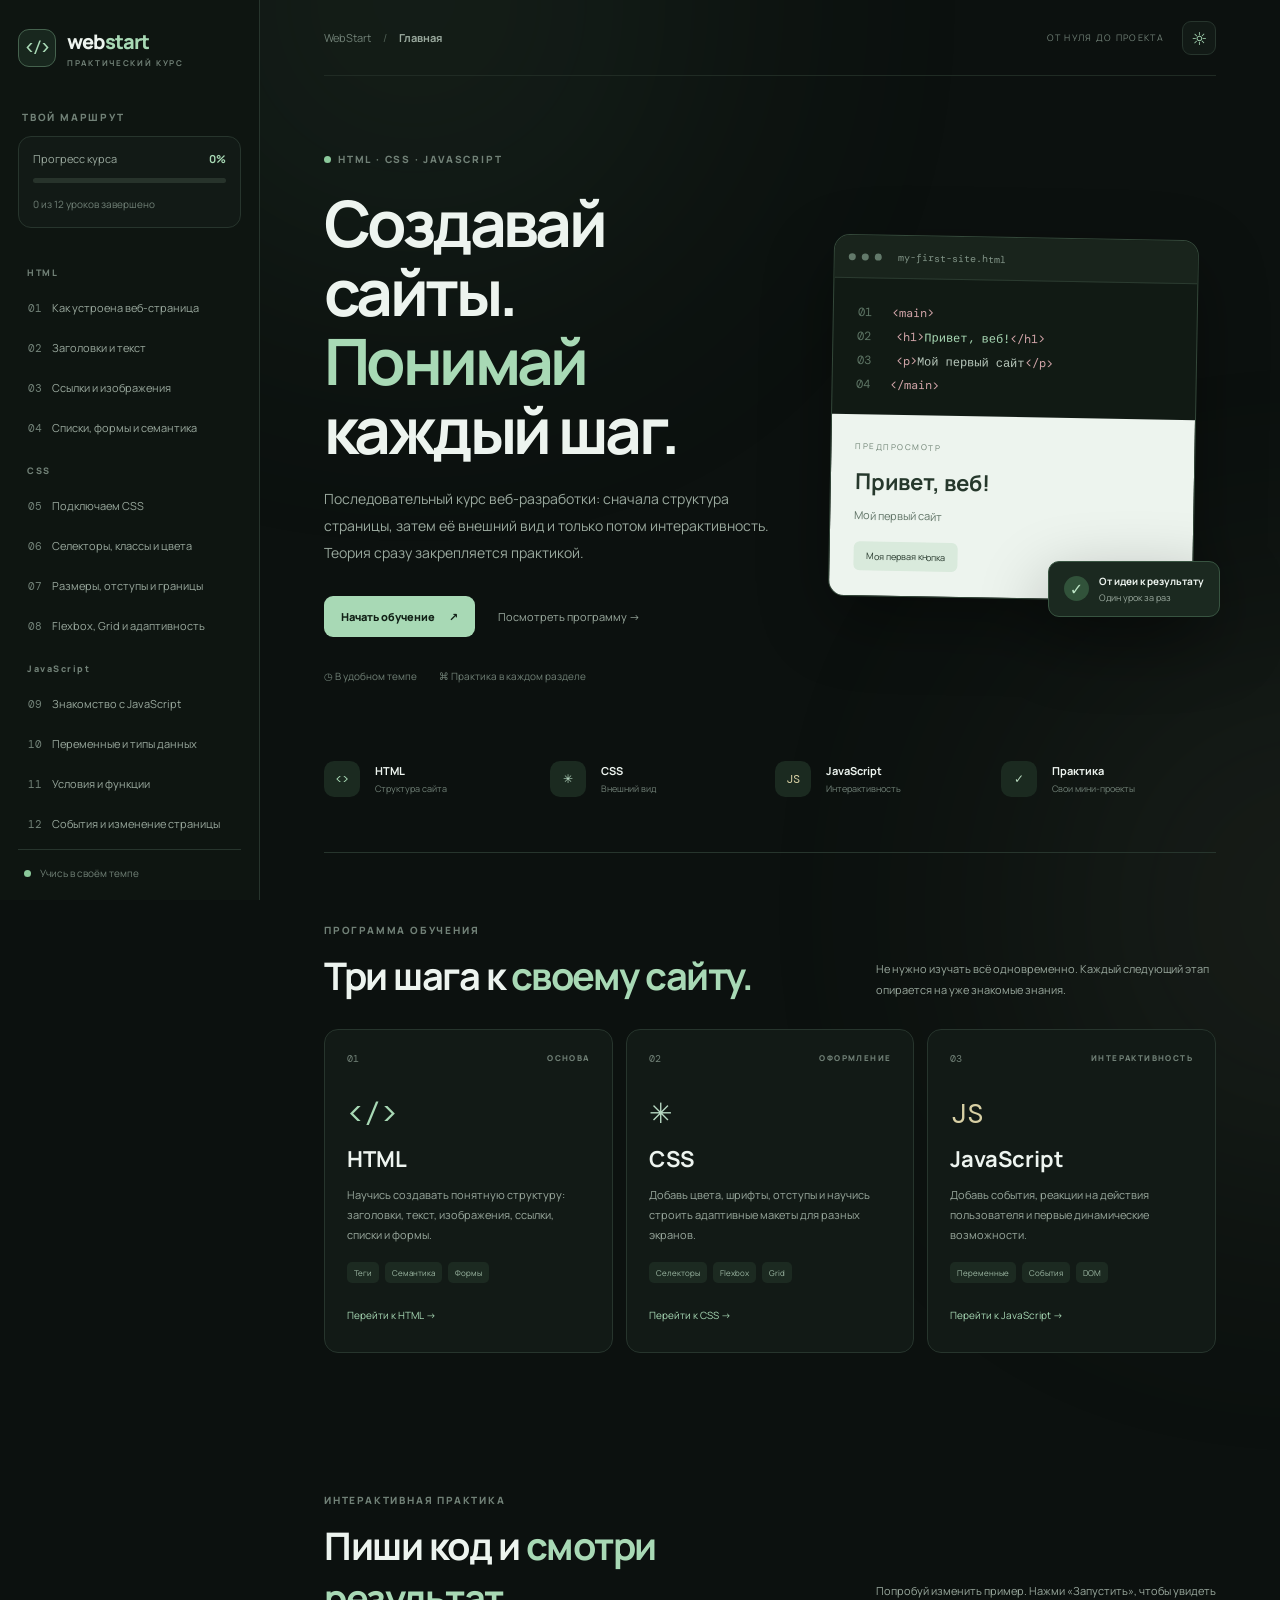
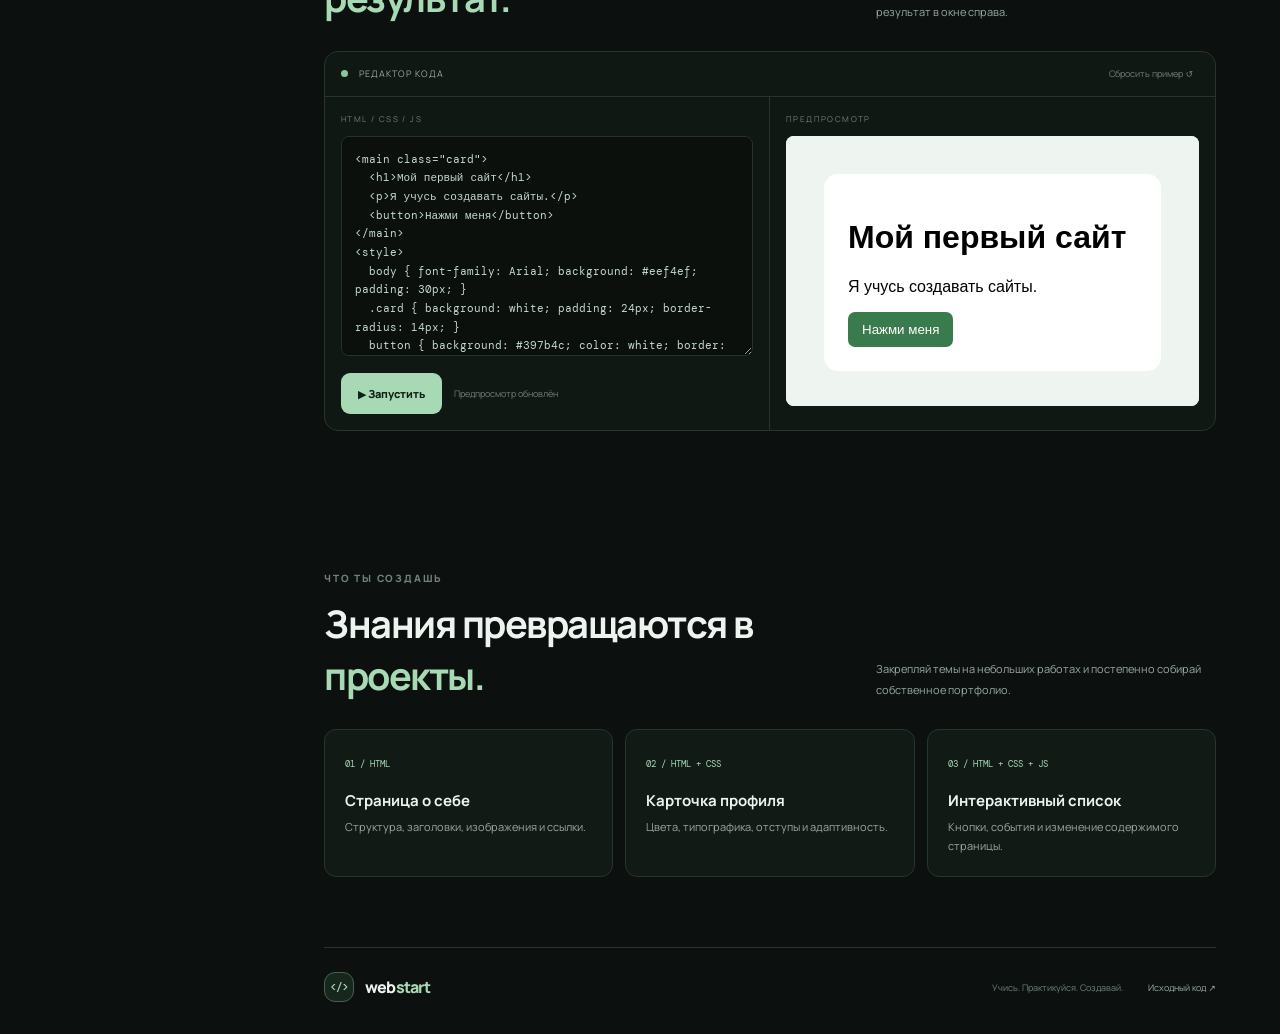
==== reference.html @ 25ffdc9f "Preserve existing HTML reference and visual builder" ====
<!doctype html>
<html lang="ru">
<head>
  <meta charset="UTF-8">
  <meta name="viewport" content="width=device-width, initial-scale=1">
  <meta name="theme-color" content="#101713">
  <meta name="description" content="Практический курс HTML, CSS и JavaScript: понятные уроки, задания, редактор кода и проекты.">
  <title>WebStart — HTML, CSS и JavaScript</title>
  <link rel="preconnect" href="https://fonts.googleapis.com">
  <link rel="preconnect" href="https://fonts.gstatic.com" crossorigin>
  <link href="https://fonts.googleapis.com/css2?family=DM+Mono:wght@400;500&family=Manrope:wght@400;500;600;700;800&display=swap" rel="stylesheet">
  <link rel="stylesheet" href="style.css">
  <script src="script.js" defer></script>
</head>
<body>
  <div class="ambient ambient-one"></div><div class="ambient ambient-two"></div>
  <div class="app">
    <aside class="sidebar" id="sidebar">
      <a class="brand" href="#home"><span class="brand-mark">&lt;/&gt;</span><span>web<span class="brand-accent">start</span><small>ПРАКТИЧЕСКИЙ КУРС</small></span></a>
      <div class="side-caption">ТВОЙ МАРШРУТ</div>
      <div class="progress-card">
        <div class="progress-top"><span>Прогресс курса</span><strong id="progress-value">0%</strong></div>
        <div class="progress-track"><span id="progress-fill"></span></div>
        <small id="progress-note">Начни с первого урока</small>
      </div>
      <nav class="lesson-nav" id="lesson-nav" aria-label="Уроки курса"></nav>
      <div class="sidebar-bottom"><span class="online-dot"></span> Учись в своём темпе</div>
    </aside>

    <main class="main">
      <header class="topbar">
        <button class="mobile-menu" id="menu-toggle" aria-label="Открыть меню">☰</button>
        <div class="breadcrumbs">WebStart <span>/</span> <b id="breadcrumb">Главная</b></div>
        <div class="top-actions"><span class="level-label">ОТ НУЛЯ ДО ПРОЕКТА</span><button class="theme-toggle" id="theme-toggle" aria-label="Переключить тему">☼</button></div>
      </header>

      <section class="welcome" id="home-view">
        <div class="welcome-copy">
          <div class="eyebrow"><span></span> HTML · CSS · JAVASCRIPT</div>
          <h1>Создавай сайты.<br><em>Понимай</em> каждый шаг.</h1>
          <p>Последовательный курс веб-разработки: сначала структура страницы, затем её внешний вид и только потом интерактивность. Теория сразу закрепляется практикой.</p>
          <div class="welcome-actions"><button class="btn btn-primary" id="start-button">Начать обучение <span>↗</span></button><a class="text-link" href="#roadmap">Посмотреть программу →</a></div>
          <div class="welcome-meta"><span>◷ В удобном темпе</span><span>⌘ Практика в каждом разделе</span></div>
        </div>
        <div class="preview-art">
          <div class="browser-window">
            <div class="browser-bar"><i></i><i></i><i></i><span>my-first-site.html</span></div>
            <div class="browser-code"><div><b>01</b> <span class="pink">&lt;main&gt;</span></div><div><b>02</b>　<span class="pink">&lt;h1&gt;</span><span class="mint">Привет, веб!</span><span class="pink">&lt;/h1&gt;</span></div><div><b>03</b>　<span class="pink">&lt;p&gt;</span>Мой первый сайт<span class="pink">&lt;/p&gt;</span></div><div><b>04</b> <span class="pink">&lt;/main&gt;</span></div></div>
            <div class="browser-result"><span class="result-label">ПРЕДПРОСМОТР</span><h2>Привет, веб!</h2><p>Мой первый сайт</p><span class="result-button">Моя первая кнопка</span></div>
          </div>
          <div class="floating-note"><span>✓</span><div><b>От идеи к результату</b><small>Один урок за раз</small></div></div>
        </div>
      </section>

      <section class="stats">
        <div><span class="stat-icon html-icon">&lt;&gt;</span><strong>HTML</strong><small>Структура сайта</small></div>
        <div><span class="stat-icon css-icon">✳</span><strong>CSS</strong><small>Внешний вид</small></div>
        <div><span class="stat-icon js-icon">JS</span><strong>JavaScript</strong><small>Интерактивность</small></div>
        <div><span class="stat-icon practice-icon">✓</span><strong>Практика</strong><small>Свои мини-проекты</small></div>
      </section>

      <section class="roadmap section" id="roadmap">
        <div class="section-heading"><div><div class="eyebrow">ПРОГРАММА ОБУЧЕНИЯ</div><h2>Три шага к <em>своему сайту.</em></h2></div><p>Не нужно изучать всё одновременно. Каждый следующий этап опирается на уже знакомые знания.</p></div>
        <div class="path-grid">
          <article class="path-card path-html"><div class="path-top"><span>01</span><b>ОСНОВА</b></div><div class="path-symbol">&lt;/&gt;</div><h3>HTML</h3><p>Научись создавать понятную структуру: заголовки, текст, изображения, ссылки, списки и формы.</p><div class="path-tags"><span>Теги</span><span>Семантика</span><span>Формы</span></div><button data-first="0">Перейти к HTML →</button></article>
          <article class="path-card path-css"><div class="path-top"><span>02</span><b>ОФОРМЛЕНИЕ</b></div><div class="path-symbol">✳</div><h3>CSS</h3><p>Добавь цвета, шрифты, отступы и научись строить адаптивные макеты для разных экранов.</p><div class="path-tags"><span>Селекторы</span><span>Flexbox</span><span>Grid</span></div><button data-first="4">Перейти к CSS →</button></article>
          <article class="path-card path-js"><div class="path-top"><span>03</span><b>ИНТЕРАКТИВНОСТЬ</b></div><div class="path-symbol">JS</div><h3>JavaScript</h3><p>Добавь события, реакции на действия пользователя и первые динамические возможности.</p><div class="path-tags"><span>Переменные</span><span>События</span><span>DOM</span></div><button data-first="8">Перейти к JavaScript →</button></article>
        </div>
      </section>

      <section class="workspace section" id="practice">
        <div class="section-heading"><div><div class="eyebrow">ИНТЕРАКТИВНАЯ ПРАКТИКА</div><h2>Пиши код и <em>смотри результат.</em></h2></div><p>Попробуй изменить пример. Нажми «Запустить», чтобы увидеть результат в окне справа.</p></div>
        <div class="editor">
          <div class="editor-head"><div><span class="editor-dot"></span> РЕДАКТОР КОДА</div><button id="reset-code">Сбросить пример ↺</button></div>
          <div class="editor-grid"><div class="code-side"><label for="code-input">HTML / CSS / JS</label><textarea id="code-input" spellcheck="false" aria-label="Редактор HTML кода"></textarea><div class="editor-actions"><button class="btn btn-primary" id="run-code">▶ Запустить</button><span id="run-status">Готов к запуску</span></div></div><div class="output-side"><div class="output-label">ПРЕДПРОСМОТР</div><iframe id="preview-frame" title="Предпросмотр результата" sandbox="allow-scripts"></iframe></div></div>
        </div>
      </section>

      <section class="section projects">
        <div class="section-heading"><div><div class="eyebrow">ЧТО ТЫ СОЗДАШЬ</div><h2>Знания превращаются в <em>проекты.</em></h2></div><p>Закрепляй темы на небольших работах и постепенно собирай собственное портфолио.</p></div>
        <div class="project-grid"><article><span>01 / HTML</span><h3>Страница о себе</h3><p>Структура, заголовки, изображения и ссылки.</p></article><article><span>02 / HTML + CSS</span><h3>Карточка профиля</h3><p>Цвета, типографика, отступы и адаптивность.</p></article><article><span>03 / HTML + CSS + JS</span><h3>Интерактивный список</h3><p>Кнопки, события и изменение содержимого страницы.</p></article></div>
      </section>
      <footer><a class="brand footer-brand" href="#home"><span class="brand-mark">&lt;/&gt;</span><span>web<span class="brand-accent">start</span></span></a><span>Учись. Практикуйся. Создавай.</span><a href="https://github.com/Harvus-son/stadyhtml">Исходный код ↗</a></footer>
    </main>
  </div>
  <div class="lesson-overlay" id="lesson-overlay" aria-hidden="true"><div class="lesson-panel"><button class="close-lesson" id="close-lesson" aria-label="Закрыть урок">×</button><div id="lesson-content"></div></div></div>
</body>
</html>
---- style.css ----
:root{color-scheme:dark;--bg:#0c110f;--panel:#121a16;--panel2:#17211b;--line:#27352d;--text:#edf4ef;--muted:#9aa99e;--soft:#718177;--accent:#a8d9b5;--accent-strong:#83c99a;--html:#d6e8dd;--css:#b8d9c3;--js:#d8d0a4;--shadow:0 24px 70px #0005}*{box-sizing:border-box}html{scroll-behavior:smooth}body{margin:0;background:var(--bg);color:var(--text);font-family:Manrope,system-ui,sans-serif;overflow-x:hidden}button,a{font:inherit}button{cursor:pointer}.ambient{position:fixed;width:520px;height:520px;border-radius:50%;filter:blur(150px);opacity:.12;pointer-events:none;z-index:-1}.ambient-one{background:#6cae7e;top:-260px;left:12%}.ambient-two{background:#8c9d79;right:-300px;top:650px}.app{display:grid;grid-template-columns:260px minmax(0,1fr);min-height:100vh}.sidebar{position:sticky;top:0;height:100vh;padding:28px 18px 20px;background:#0e1511;border-right:1px solid var(--line);display:flex;flex-direction:column;z-index:5}.brand{display:flex;align-items:center;gap:11px;color:var(--text);text-decoration:none;font-size:20px;font-weight:800;letter-spacing:-.8px}.brand-mark{width:38px;height:38px;border:1px solid #45624e;background:#18271e;color:var(--accent);border-radius:11px;display:grid;place-items:center;font:500 15px 'DM Mono',monospace}.brand-accent{color:var(--accent)}.brand small{display:block;font-size:8px;letter-spacing:1.7px;color:var(--soft);font-weight:700;margin-top:2px}.side-caption,.eyebrow{font-size:10px;letter-spacing:1.8px;font-weight:800;color:var(--soft)}.side-caption{margin:42px 0 12px 4px}.progress-card{background:var(--panel);border:1px solid var(--line);padding:14px;border-radius:13px}.progress-top{display:flex;justify-content:space-between;font-size:11px;color:var(--muted)}.progress-top strong{color:var(--accent)}.progress-track{height:5px;background:#27332b;border-radius:8px;margin:12px 0 8px;overflow:hidden}.progress-track span{display:block;height:100%;width:0;background:var(--accent-strong);border-radius:8px;transition:width .3s}.progress-card small{font-size:10px;color:var(--soft)}.lesson-nav{display:grid;gap:5px;margin-top:24px;overflow:auto}.nav-group{font-size:9px;letter-spacing:1.5px;color:var(--soft);padding:14px 9px 6px;font-weight:800}.lesson-link{display:flex;align-items:center;gap:10px;width:100%;text-align:left;border:0;background:transparent;color:var(--muted);padding:10px;border-radius:9px;font-size:11px}.lesson-link:hover,.lesson-link.active{background:#1a2920;color:var(--text)}.lesson-link .lesson-number{font:11px 'DM Mono',monospace;color:var(--soft)}.lesson-link.done .lesson-number{color:var(--accent)}.sidebar-bottom{margin-top:auto;padding:16px 6px 0;color:var(--soft);font-size:10px;border-top:1px solid var(--line)}.online-dot,.eyebrow span{display:inline-block;width:7px;height:7px;background:#8bc99b;border-radius:50%;margin-right:7px}.main{min-width:0;max-width:1500px;width:100%;margin:auto;padding:0 clamp(25px,5vw,76px)}.topbar{height:76px;border-bottom:1px solid #202b24;display:flex;align-items:center;justify-content:space-between}.breadcrumbs{font-size:11px;color:var(--soft)}.breadcrumbs span{padding:0 10px;color:#506055}.breadcrumbs b{color:var(--muted)}.top-actions{display:flex;align-items:center;gap:18px}.level-label{font-size:9px;letter-spacing:1.3px;color:var(--soft)}.theme-toggle,.mobile-menu{width:34px;height:34px;border:1px solid var(--line);border-radius:9px;background:var(--panel);color:var(--accent);font-size:18px}.mobile-menu{display:none}.welcome{display:grid;grid-template-columns:1.05fr .95fr;gap:40px;align-items:center;padding:76px 0 58px;min-height:500px}.eyebrow{display:flex;align-items:center}.welcome h1{font-size:clamp(42px,5vw,68px);line-height:1.08;letter-spacing:-3.6px;margin:22px 0}.welcome h1 em,.section-heading h2 em{font-style:normal;color:var(--accent)}.welcome-copy>p,.section-heading>p{color:var(--muted);font-size:14px;line-height:1.9;max-width:540px}.welcome-actions{display:flex;align-items:center;gap:23px;margin-top:30px}.btn{border:0;border-radius:9px;padding:13px 17px;font-size:11px;font-weight:800}.btn-primary{background:var(--accent);color:#112016}.btn-primary:hover{background:#c1e6ca;transform:translateY(-1px)}.btn span{margin-left:12px}.text-link{font-size:11px;color:var(--muted);text-decoration:none}.text-link:hover{color:var(--accent)}.welcome-meta{display:flex;gap:22px;margin-top:32px;color:var(--soft);font-size:10px}.preview-art{position:relative;padding:20px}.browser-window{border:1px solid #34483a;background:#111a14;border-radius:16px;overflow:hidden;box-shadow:var(--shadow);transform:rotate(1deg)}.browser-bar{height:43px;background:#19241c;border-bottom:1px solid #2b3b30;display:flex;align-items:center;gap:6px;padding:0 14px}.browser-bar i{width:7px;height:7px;border-radius:50%;background:#62796a}.browser-bar span{margin-left:10px;color:#819487;font:10px 'DM Mono',monospace}.browser-code{padding:22px 24px 18px;font:12px/2 'DM Mono',monospace;color:#b9c9bd}.browser-code b{color:#5d7464;font-weight:400;margin-right:13px}.pink{color:#d2a5a9}.mint{color:#a9d9b5}.browser-result{background:#edf4ee;color:#26382c;padding:18px 24px 25px}.result-label{font-size:8px;letter-spacing:1.5px;color:#6d8172}.browser-result h2{font-size:22px;margin:12px 0 5px}.browser-result p{font-size:11px;color:#607366}.result-button{display:inline-block;background:#d9eadc;padding:8px 12px;border-radius:6px;font-size:9px;margin-top:8px}.floating-note{position:absolute;right:-4px;bottom:2px;display:flex;gap:10px;align-items:center;padding:12px 15px;background:#1b2920;border:1px solid #385441;border-radius:11px;box-shadow:var(--shadow)}.floating-note>span{display:grid;place-items:center;width:25px;height:25px;background:#31523a;color:#bde5c6;border-radius:50%}.floating-note b,.floating-note small{display:block}.floating-note b{font-size:10px}.floating-note small{font-size:9px;color:var(--muted);margin-top:3px}.stats{display:grid;grid-template-columns:repeat(4,1fr);gap:10px;padding:20px 0 55px;border-bottom:1px solid var(--line)}.stats>div{display:grid;grid-template-columns:40px 1fr;grid-template-rows:1fr 1fr;column-gap:11px;align-items:center}.stat-icon{grid-row:span 2;width:36px;height:36px;display:grid;place-items:center;border-radius:10px;background:#1b2a20;color:var(--accent);font:12px 'DM Mono',monospace}.css-icon{color:#b8d9c3}.js-icon{color:#d8d0a4}.practice-icon{color:#b7d8bd}.stats strong{font-size:11px}.stats small{font-size:9px;color:var(--soft)}.section{padding:70px 0}.section-heading{display:flex;justify-content:space-between;align-items:end;gap:35px;margin-bottom:28px}.section-heading h2{font-size:clamp(27px,3vw,38px);letter-spacing:-1.5px;margin:12px 0 0}.section-heading>p{max-width:340px;font-size:11px;margin:0}.path-grid{display:grid;grid-template-columns:repeat(3,1fr);gap:13px}.path-card{background:var(--panel);border:1px solid var(--line);border-radius:14px;padding:22px;transition:.2s}.path-card:hover{transform:translateY(-4px);border-color:#4c6954}.path-top{display:flex;justify-content:space-between;color:var(--soft);font:10px 'DM Mono',monospace}.path-top b{font:800 8px Manrope,sans-serif;letter-spacing:1.4px}.path-symbol{margin-top:30px;font:28px 'DM Mono',monospace;color:var(--accent)}.path-css .path-symbol{color:#b8d9c3}.path-js .path-symbol{color:#d8d0a4}.path-card h3{font-size:22px;margin:12px 0 7px}.path-card p,.project-grid p{font-size:11px;line-height:1.8;color:var(--muted);min-height:58px}.path-tags{display:flex;flex-wrap:wrap;gap:6px;margin:17px 0}.path-tags span{background:#1c2a21;color:#9db8a4;border-radius:5px;padding:5px 7px;font-size:8px}.path-card button{border:0;background:transparent;color:var(--accent);font-size:10px;padding:8px 0}.editor{background:#101813;border:1px solid var(--line);border-radius:14px;overflow:hidden}.editor-head{height:45px;padding:0 16px;display:flex;align-items:center;justify-content:space-between;border-bottom:1px solid var(--line);font-size:9px;letter-spacing:1px;color:var(--muted)}.editor-dot{display:inline-block;width:7px;height:7px;background:var(--accent-strong);border-radius:50%;margin-right:8px}.editor-head button{background:transparent;border:0;color:var(--soft);font-size:9px}.editor-grid{display:grid;grid-template-columns:1fr 1fr;min-height:330px}.code-side,.output-side{padding:16px;min-width:0}.code-side{border-right:1px solid var(--line)}.code-side label,.output-label{display:block;color:var(--soft);font-size:8px;letter-spacing:1.4px;margin-bottom:12px}.code-side textarea{width:100%;height:220px;resize:vertical;background:#0b100d;border:1px solid #25342a;border-radius:8px;color:#c4d9ca;padding:13px;font:11px/1.7 'DM Mono',monospace;outline:none}.code-side textarea:focus{border-color:#648c6c}.editor-actions{display:flex;align-items:center;gap:12px;margin-top:12px}.editor-actions span{font-size:9px;color:var(--soft)}.output-side iframe{width:100%;height:270px;background:#fff;border:0;border-radius:8px}.project-grid{display:grid;grid-template-columns:repeat(3,1fr);gap:12px}.project-grid article{padding:20px;background:var(--panel);border:1px solid var(--line);border-radius:12px}.project-grid article>span{font:9px 'DM Mono',monospace;color:var(--accent)}.project-grid h3{font-size:15px;margin:18px 0 6px}.project-grid p{min-height:0;margin:0}footer{display:flex;align-items:center;gap:25px;padding:24px 0 32px;border-top:1px solid var(--line);color:var(--soft);font-size:9px}.footer-brand{font-size:16px;margin-right:auto}.footer-brand .brand-mark{width:30px;height:30px;font-size:11px}footer>a:last-child{color:var(--muted);text-decoration:none}.lesson-overlay{position:fixed;inset:0;background:#050906c9;z-index:20;display:none;align-items:center;justify-content:center;padding:20px}.lesson-overlay.open{display:flex}.lesson-panel{position:relative;width:min(760px,100%);max-height:90vh;overflow:auto;background:#121b15;border:1px solid #3a5140;border-radius:17px;padding:32px;box-shadow:var(--shadow)}.close-lesson{position:absolute;right:17px;top:12px;border:0;background:transparent;color:var(--muted);font-size:26px}.lesson-kicker{color:var(--accent);font-size:9px;letter-spacing:1.6px;font-weight:800}.lesson-panel h2{font-size:30px;margin:12px 0}.lesson-panel p,.lesson-panel li{font-size:12px;line-height:1.85;color:var(--muted)}.lesson-panel pre{white-space:pre-wrap;background:#0a100c;border:1px solid var(--line);border-radius:9px;padding:16px;color:#c2ddc9;font:11px/1.8 'DM Mono',monospace;overflow:auto}.lesson-task{background:#1a2a20;border:1px solid #385441;border-radius:10px;padding:15px;margin:18px 0}.lesson-task b{font-size:11px;color:#c2e3ca}.lesson-task p{margin-bottom:0}.lesson-actions{display:flex;justify-content:space-between;align-items:center;gap:12px;margin-top:22px}.lesson-actions button{border:1px solid #405c47;background:#1d3023;color:var(--accent);border-radius:8px;padding:10px 13px;font-size:10px}.lesson-actions button:disabled{opacity:.35;cursor:not-allowed}.lesson-actions .complete-button{background:var(--accent);color:#142219;border:0;font-weight:800}.lesson-done{color:var(--accent);font-size:10px}@media(max-width:1050px){.app{grid-template-columns:225px minmax(0,1fr)}.main{padding:0 28px}.welcome{grid-template-columns:1fr  .85fr;gap:15px}.welcome h1{font-size:48px}.path-card{padding:17px}}@media(max-width:780px){.app{display:block}.sidebar{position:fixed;left:-270px;width:260px;transition:left .25s;box-shadow:var(--shadow)}.sidebar.open{left:0}.mobile-menu{display:block}.topbar{gap:12px}.breadcrumbs{margin-right:auto}.main{padding:0 22px}.welcome{grid-template-columns:1fr;padding:55px 0 35px}.preview-art{max-width:500px;margin:0 auto;width:100%}.stats{grid-template-columns:1fr 1fr;row-gap:22px}.path-grid{grid-template-columns:1fr}.path-card p{min-height:0}.section-heading{display:block}.section-heading>p{margin-top:14px}.project-grid{grid-template-columns:1fr}.editor-grid{grid-template-columns:1fr}.code-side{border-right:0;border-bottom:1px solid var(--line)}.level-label{display:none}}@media(max-width:480px){.main{padding:0 16px}.welcome h1{font-size:42px;letter-spacing:-2px}.welcome-meta{flex-direction:column;gap:8px}.welcome-actions{align-items:flex-start;flex-direction:column;gap:14px}.preview-art{padding:8px 0 25px}.floating-note{right:-4px}.stats{gap:17px 8px}.stats>div{grid-template-columns:33px 1fr}.stat-icon{width:30px;height:30px}.section{padding:50px 0}.lesson-panel{padding:25px 18px}.lesson-panel h2{font-size:24px}footer{flex-wrap:wrap;gap:12px}footer span{order:3;width:100%}}body.light{color-scheme:light;--bg:#f1f5f1;--panel:#fff;--panel2:#edf3ee;--line:#d8e2da;--text:#1c2a20;--muted:#596b5e;--soft:#78887c;--accent:#397b4c;--accent-strong:#4c9961;--shadow:0 20px 60px #263b2b1a}body.light .sidebar{background:#e8efe9}body.light .progress-track{background:#d9e4db}body.light .lesson-link:hover,body.light .lesson-link.active{background:#dce9df}body.light .browser-window{box-shadow:0 15px 45px #253a2b22}body.light .browser-bar{background:#e2ece4}body.light .browser-code{background:#f8fbf8}body.light .editor,body.light .path-card,body.light .project-grid article{background:#fff}body.light .code-side textarea,body.light .lesson-panel pre{background:#f4f8f4;color:#263a2b}body.light .lesson-panel{background:#fff}body.light .lesson-task{background:#edf6ef}body.light .editor-head{background:#f6faf6}body.light .output-side{background:#f7faf7}
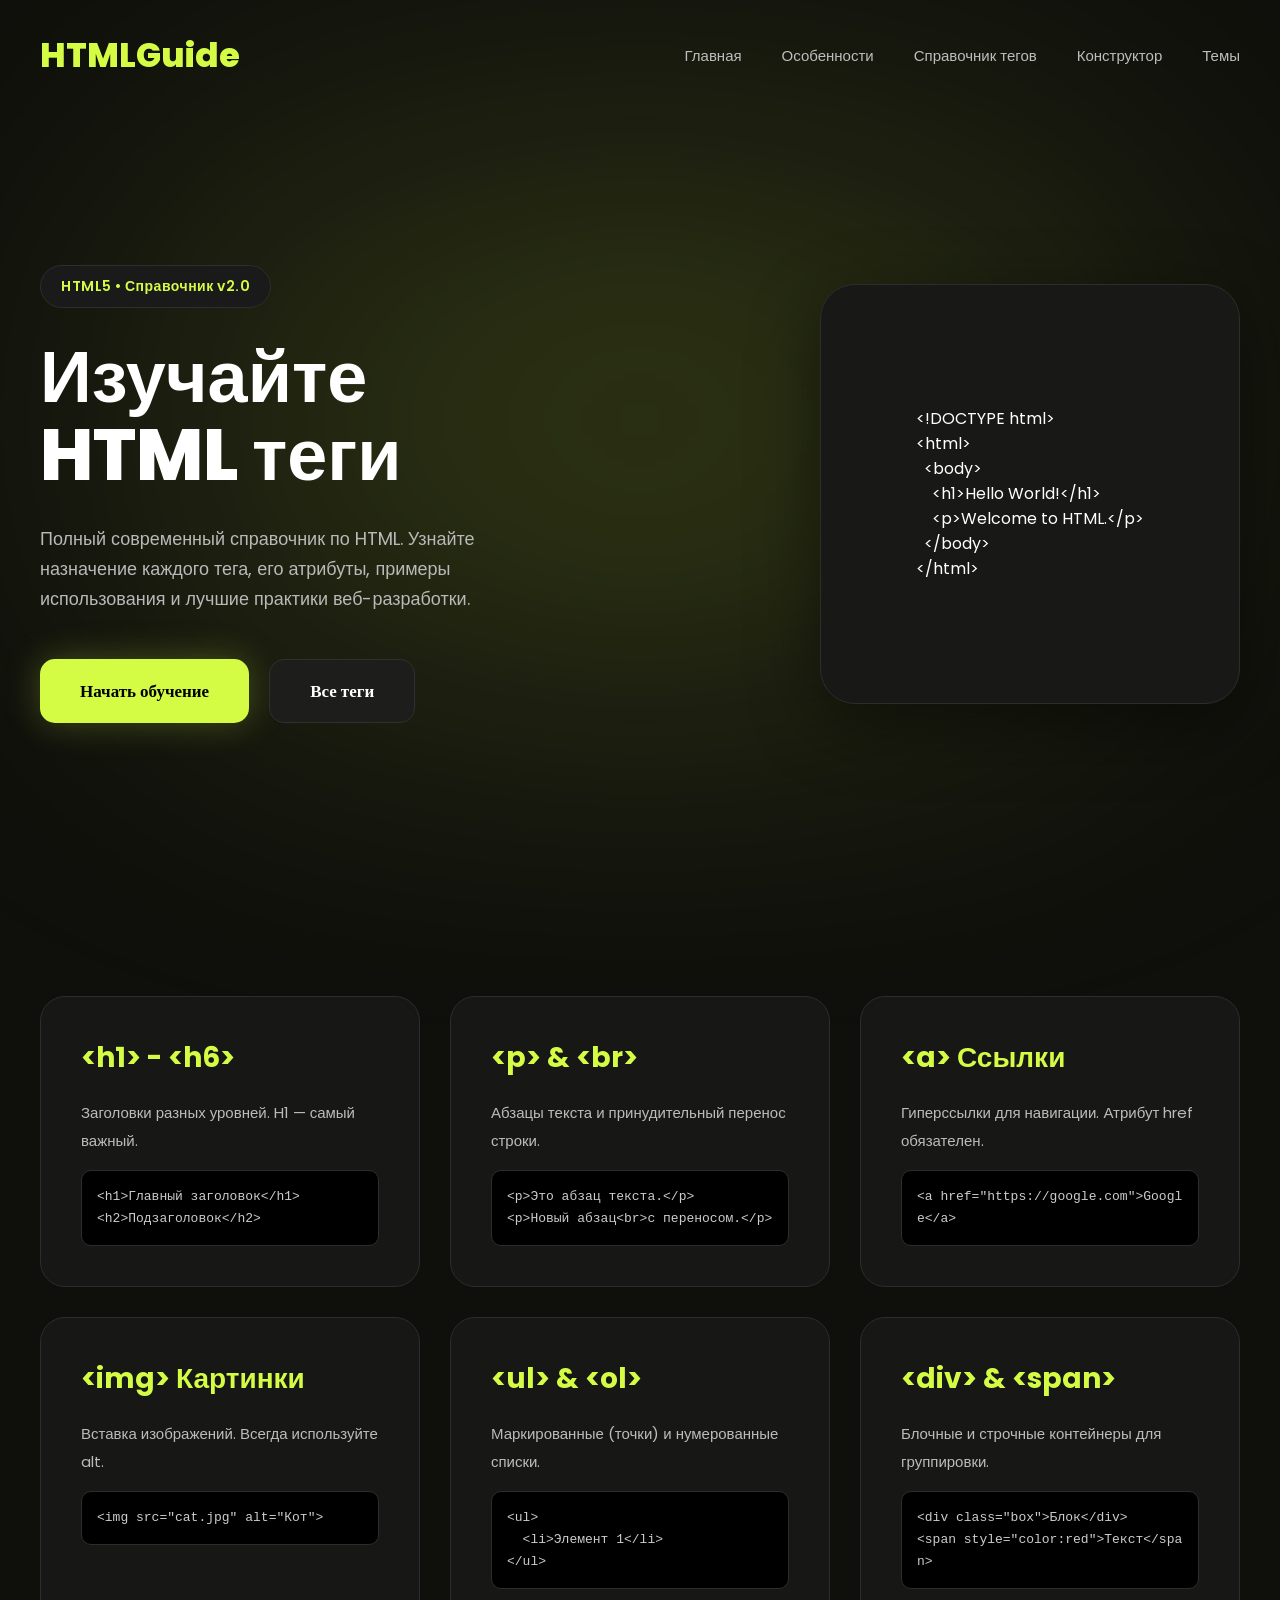
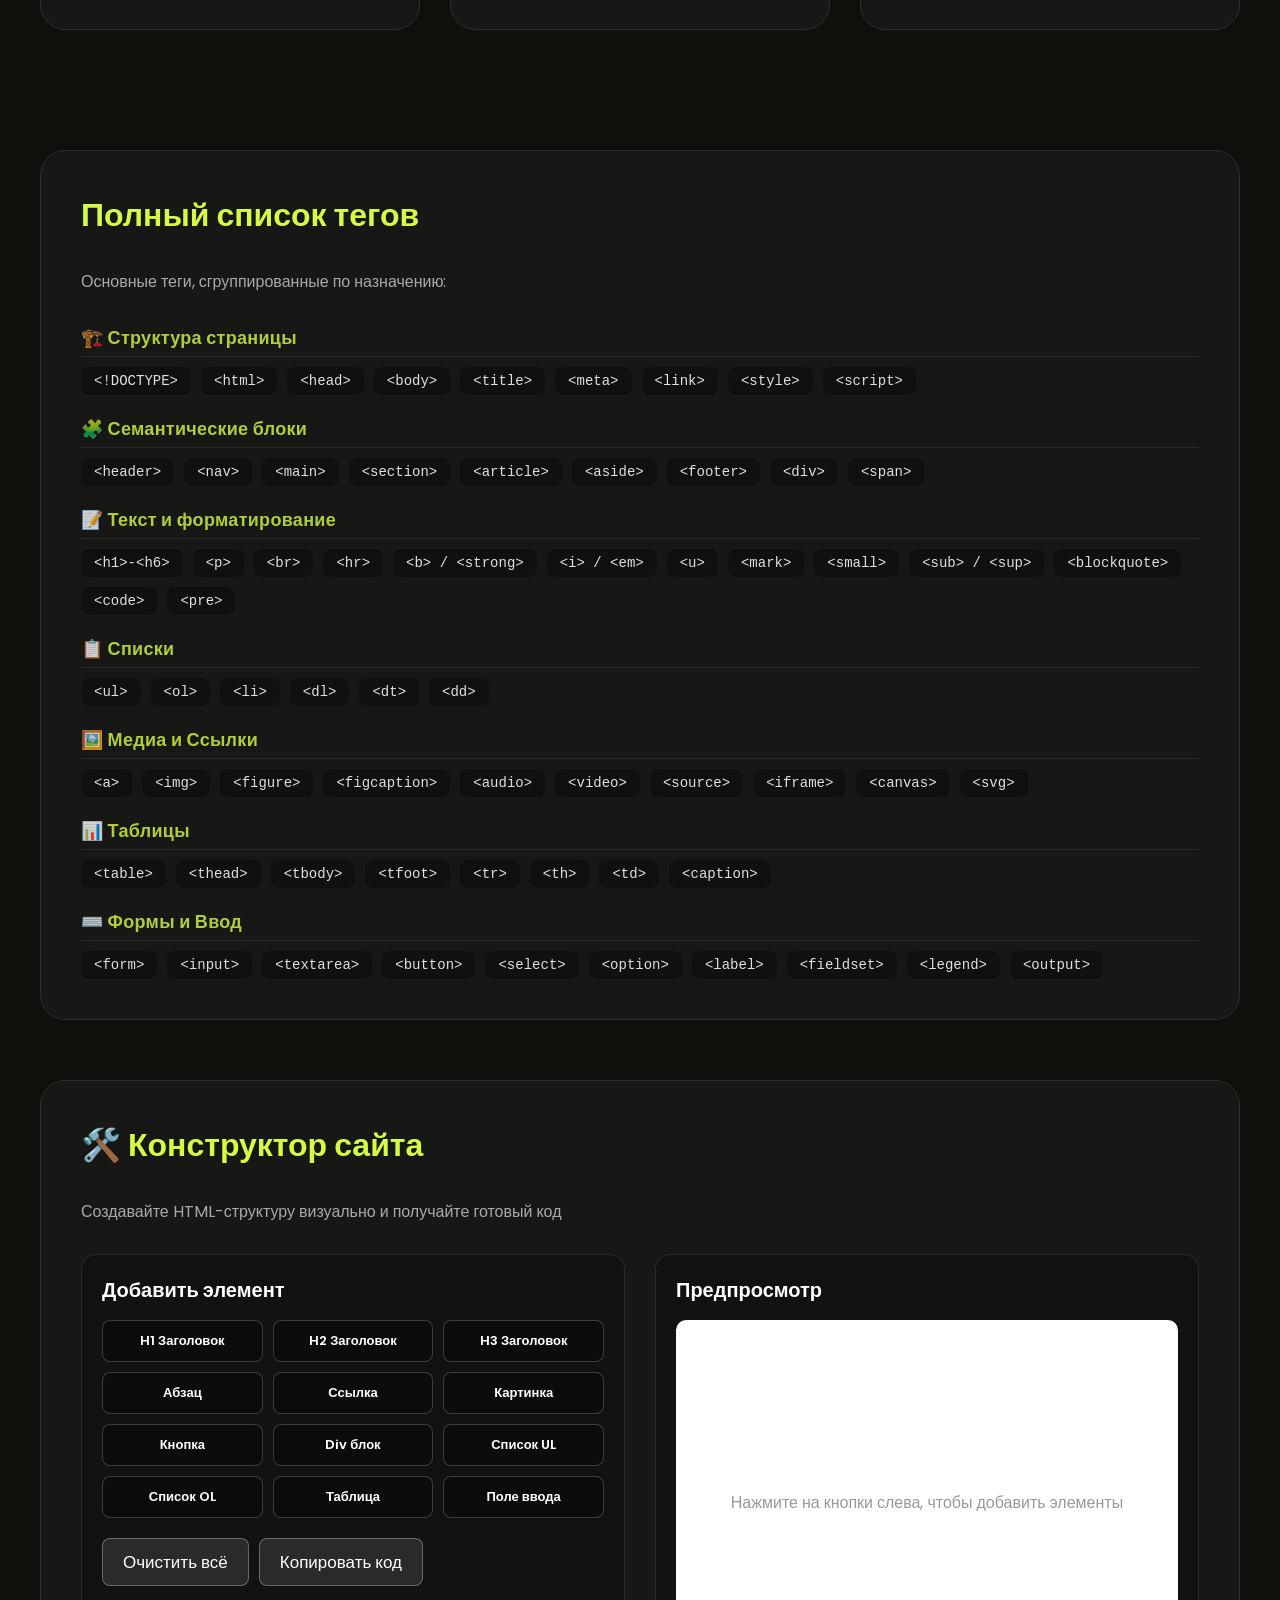
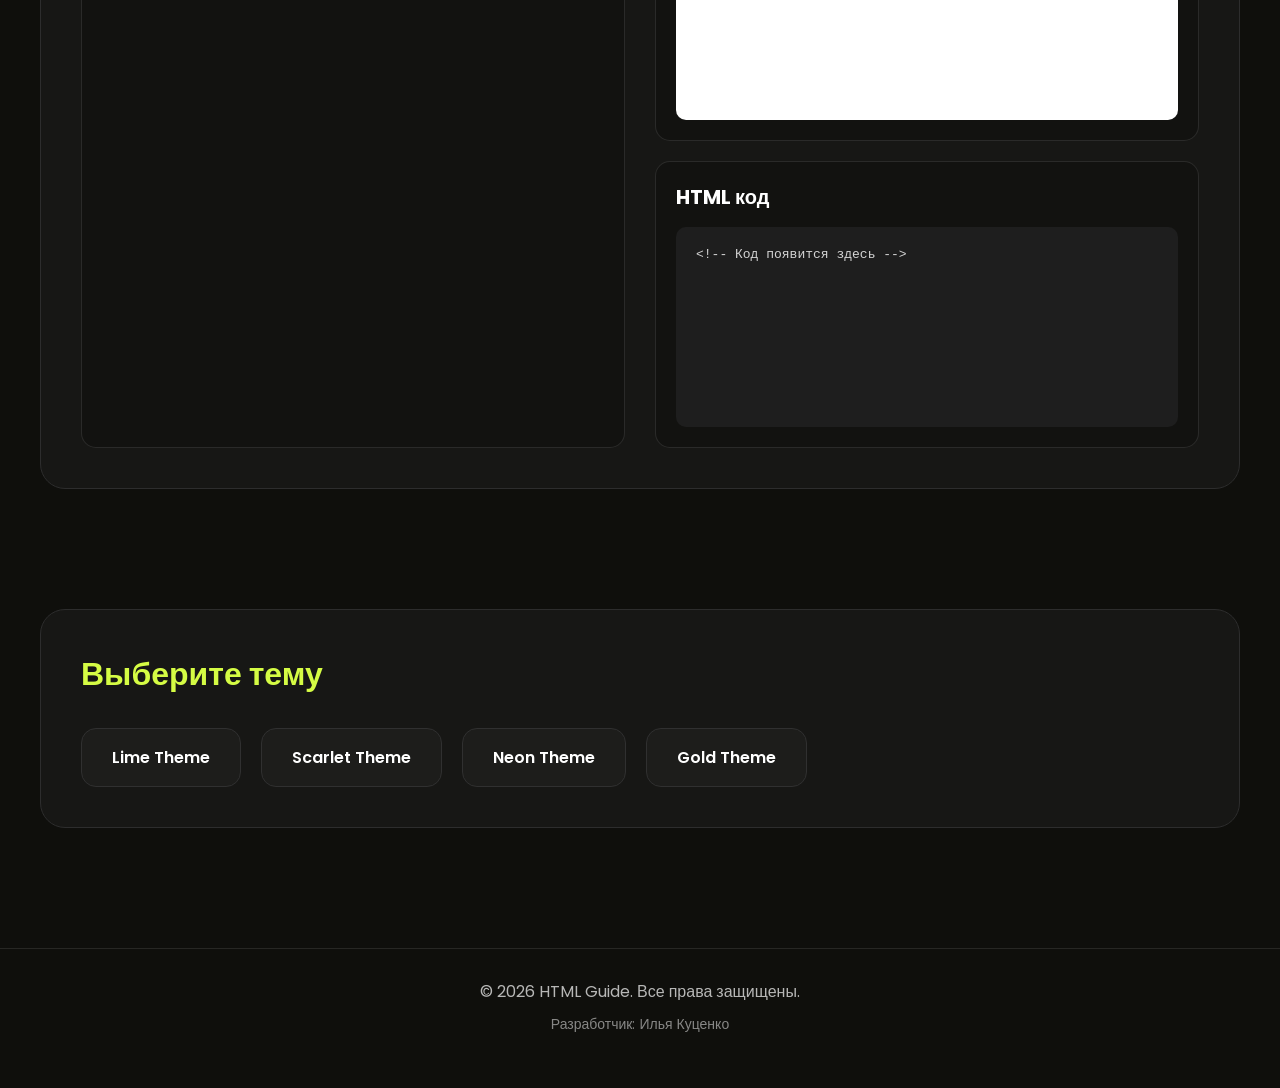
==== commit 46f7a5db: "Restore full original HTML reference and builder" ====
--- a/reference.html
+++ b/reference.html
@@ -1,88 +1,721 @@
-<!doctype html>
-<html lang="ru">
-<head>
-  <meta charset="UTF-8">
-  <meta name="viewport" content="width=device-width, initial-scale=1">
-  <meta name="theme-color" content="#101713">
-  <meta name="description" content="Практический курс HTML, CSS и JavaScript: понятные уроки, задания, редактор кода и проекты.">
-  <title>WebStart — HTML, CSS и JavaScript</title>
-  <link rel="preconnect" href="https://fonts.googleapis.com">
-  <link rel="preconnect" href="https://fonts.gstatic.com" crossorigin>
-  <link href="https://fonts.googleapis.com/css2?family=DM+Mono:wght@400;500&family=Manrope:wght@400;500;600;700;800&display=swap" rel="stylesheet">
-  <link rel="stylesheet" href="style.css">
-  <script src="script.js" defer></script>
-</head>
-<body>
-  <div class="ambient ambient-one"></div><div class="ambient ambient-two"></div>
-  <div class="app">
-    <aside class="sidebar" id="sidebar">
-      <a class="brand" href="#home"><span class="brand-mark">&lt;/&gt;</span><span>web<span class="brand-accent">start</span><small>ПРАКТИЧЕСКИЙ КУРС</small></span></a>
-      <div class="side-caption">ТВОЙ МАРШРУТ</div>
-      <div class="progress-card">
-        <div class="progress-top"><span>Прогресс курса</span><strong id="progress-value">0%</strong></div>
-        <div class="progress-track"><span id="progress-fill"></span></div>
-        <small id="progress-note">Начни с первого урока</small>
-      </div>
-      <nav class="lesson-nav" id="lesson-nav" aria-label="Уроки курса"></nav>
-      <div class="sidebar-bottom"><span class="online-dot"></span> Учись в своём темпе</div>
-    </aside>
-
-    <main class="main">
-      <header class="topbar">
-        <button class="mobile-menu" id="menu-toggle" aria-label="Открыть меню">☰</button>
-        <div class="breadcrumbs">WebStart <span>/</span> <b id="breadcrumb">Главная</b></div>
-        <div class="top-actions"><span class="level-label">ОТ НУЛЯ ДО ПРОЕКТА</span><button class="theme-toggle" id="theme-toggle" aria-label="Переключить тему">☼</button></div>
-      </header>
-
-      <section class="welcome" id="home-view">
-        <div class="welcome-copy">
-          <div class="eyebrow"><span></span> HTML · CSS · JAVASCRIPT</div>
-          <h1>Создавай сайты.<br><em>Понимай</em> каждый шаг.</h1>
-          <p>Последовательный курс веб-разработки: сначала структура страницы, затем её внешний вид и только потом интерактивность. Теория сразу закрепляется практикой.</p>
-          <div class="welcome-actions"><button class="btn btn-primary" id="start-button">Начать обучение <span>↗</span></button><a class="text-link" href="#roadmap">Посмотреть программу →</a></div>
-          <div class="welcome-meta"><span>◷ В удобном темпе</span><span>⌘ Практика в каждом разделе</span></div>
-        </div>
-        <div class="preview-art">
-          <div class="browser-window">
-            <div class="browser-bar"><i></i><i></i><i></i><span>my-first-site.html</span></div>
-            <div class="browser-code"><div><b>01</b> <span class="pink">&lt;main&gt;</span></div><div><b>02</b>　<span class="pink">&lt;h1&gt;</span><span class="mint">Привет, веб!</span><span class="pink">&lt;/h1&gt;</span></div><div><b>03</b>　<span class="pink">&lt;p&gt;</span>Мой первый сайт<span class="pink">&lt;/p&gt;</span></div><div><b>04</b> <span class="pink">&lt;/main&gt;</span></div></div>
-            <div class="browser-result"><span class="result-label">ПРЕДПРОСМОТР</span><h2>Привет, веб!</h2><p>Мой первый сайт</p><span class="result-button">Моя первая кнопка</span></div>
-          </div>
-          <div class="floating-note"><span>✓</span><div><b>От идеи к результату</b><small>Один урок за раз</small></div></div>
-        </div>
-      </section>
-
-      <section class="stats">
-        <div><span class="stat-icon html-icon">&lt;&gt;</span><strong>HTML</strong><small>Структура сайта</small></div>
-        <div><span class="stat-icon css-icon">✳</span><strong>CSS</strong><small>Внешний вид</small></div>
-        <div><span class="stat-icon js-icon">JS</span><strong>JavaScript</strong><small>Интерактивность</small></div>
-        <div><span class="stat-icon practice-icon">✓</span><strong>Практика</strong><small>Свои мини-проекты</small></div>
-      </section>
-
-      <section class="roadmap section" id="roadmap">
-        <div class="section-heading"><div><div class="eyebrow">ПРОГРАММА ОБУЧЕНИЯ</div><h2>Три шага к <em>своему сайту.</em></h2></div><p>Не нужно изучать всё одновременно. Каждый следующий этап опирается на уже знакомые знания.</p></div>
-        <div class="path-grid">
-          <article class="path-card path-html"><div class="path-top"><span>01</span><b>ОСНОВА</b></div><div class="path-symbol">&lt;/&gt;</div><h3>HTML</h3><p>Научись создавать понятную структуру: заголовки, текст, изображения, ссылки, списки и формы.</p><div class="path-tags"><span>Теги</span><span>Семантика</span><span>Формы</span></div><button data-first="0">Перейти к HTML →</button></article>
-          <article class="path-card path-css"><div class="path-top"><span>02</span><b>ОФОРМЛЕНИЕ</b></div><div class="path-symbol">✳</div><h3>CSS</h3><p>Добавь цвета, шрифты, отступы и научись строить адаптивные макеты для разных экранов.</p><div class="path-tags"><span>Селекторы</span><span>Flexbox</span><span>Grid</span></div><button data-first="4">Перейти к CSS →</button></article>
-          <article class="path-card path-js"><div class="path-top"><span>03</span><b>ИНТЕРАКТИВНОСТЬ</b></div><div class="path-symbol">JS</div><h3>JavaScript</h3><p>Добавь события, реакции на действия пользователя и первые динамические возможности.</p><div class="path-tags"><span>Переменные</span><span>События</span><span>DOM</span></div><button data-first="8">Перейти к JavaScript →</button></article>
-        </div>
-      </section>
-
-      <section class="workspace section" id="practice">
-        <div class="section-heading"><div><div class="eyebrow">ИНТЕРАКТИВНАЯ ПРАКТИКА</div><h2>Пиши код и <em>смотри результат.</em></h2></div><p>Попробуй изменить пример. Нажми «Запустить», чтобы увидеть результат в окне справа.</p></div>
-        <div class="editor">
-          <div class="editor-head"><div><span class="editor-dot"></span> РЕДАКТОР КОДА</div><button id="reset-code">Сбросить пример ↺</button></div>
-          <div class="editor-grid"><div class="code-side"><label for="code-input">HTML / CSS / JS</label><textarea id="code-input" spellcheck="false" aria-label="Редактор HTML кода"></textarea><div class="editor-actions"><button class="btn btn-primary" id="run-code">▶ Запустить</button><span id="run-status">Готов к запуску</span></div></div><div class="output-side"><div class="output-label">ПРЕДПРОСМОТР</div><iframe id="preview-frame" title="Предпросмотр результата" sandbox="allow-scripts"></iframe></div></div>
-        </div>
-      </section>
-
-      <section class="section projects">
-        <div class="section-heading"><div><div class="eyebrow">ЧТО ТЫ СОЗДАШЬ</div><h2>Знания превращаются в <em>проекты.</em></h2></div><p>Закрепляй темы на небольших работах и постепенно собирай собственное портфолио.</p></div>
-        <div class="project-grid"><article><span>01 / HTML</span><h3>Страница о себе</h3><p>Структура, заголовки, изображения и ссылки.</p></article><article><span>02 / HTML + CSS</span><h3>Карточка профиля</h3><p>Цвета, типографика, отступы и адаптивность.</p></article><article><span>03 / HTML + CSS + JS</span><h3>Интерактивный список</h3><p>Кнопки, события и изменение содержимого страницы.</p></article></div>
-      </section>
-      <footer><a class="brand footer-brand" href="#home"><span class="brand-mark">&lt;/&gt;</span><span>web<span class="brand-accent">start</span></span></a><span>Учись. Практикуйся. Создавай.</span><a href="https://github.com/Harvus-son/stadyhtml">Исходный код ↗</a></footer>
-    </main>
-  </div>
-  <div class="lesson-overlay" id="lesson-overlay" aria-hidden="true"><div class="lesson-panel"><button class="close-lesson" id="close-lesson" aria-label="Закрыть урок">×</button><div id="lesson-content"></div></div></div>
-</body>
-</html>+<!DOCTYPE html>
+<html lang="ru">
+<head>
+    <meta charset="UTF-8">
+    <meta name="viewport" content="width=device-width, initial-scale=1.0">
+    <title>HTML Guide</title>
+
+    <!-- Активная тема -->
+    <link id="theme" rel="stylesheet" href="limestyle.css">
+
+    <link rel="preconnect" href="https://fonts.googleapis.com">
+    <link href="https://fonts.googleapis.com/css2?family=Poppins:wght@300;400;500;600;700;800&display=swap" rel="stylesheet">
+
+    <style>
+        /* Дополнительные стили для списка тегов */
+        html { scroll-behavior: smooth; }
+
+        .tag-category {
+            margin-bottom: 20px;
+        }
+
+        .tag-category h4 {
+            font-size: 18px;
+            margin-bottom: 10px;
+            opacity: 0.8;
+            border-bottom: 1px solid rgba(255,255,255,0.1);
+            padding-bottom: 5px;
+        }
+
+        .tag-list {
+            display: flex;
+            flex-wrap: wrap;
+            gap: 10px;
+        }
+
+        .tag-item {
+            background: rgba(0,0,0,0.3);
+            padding: 5px 12px;
+            border-radius: 8px;
+            font-family: monospace;
+            font-size: 14px;
+            border: 1px solid transparent;
+            transition: 0.3s;
+            cursor: pointer;
+        }
+
+        .tag-item:hover {
+            border-color: currentColor; /* Цвет берется из темы */
+            transform: translateY(-2px);
+        }
+
+        .code-example {
+            background: #000;
+            padding: 15px;
+            border-radius: 10px;
+            margin-top: 15px;
+            font-family: monospace;
+            font-size: 13px;
+            color: #ccc;
+            overflow-x: auto;
+        }
+
+        /* Стили для конструктора */
+        .constructor-container {
+            display: grid;
+            grid-template-columns: 1fr 1fr;
+            gap: 30px;
+            margin-top: 30px;
+        }
+
+        .constructor-panel {
+            background: rgba(0,0,0,0.2);
+            border-radius: 15px;
+            padding: 20px;
+            border: 1px solid rgba(255,255,255,0.1);
+        }
+
+        .constructor-panel h3 {
+            margin-bottom: 15px;
+            font-size: 20px;
+        }
+
+        .element-buttons {
+            display: grid;
+            grid-template-columns: repeat(auto-fill, minmax(120px, 1fr));
+            gap: 10px;
+            margin-bottom: 20px;
+        }
+
+        .element-btn {
+            background: rgba(0,0,0,0.3);
+            border: 1px solid rgba(255,255,255,0.2);
+            color: inherit;
+            padding: 10px;
+            border-radius: 8px;
+            cursor: pointer;
+            transition: all 0.3s;
+            font-family: 'Poppins', sans-serif;
+            font-size: 13px;
+        }
+
+        .element-btn:hover {
+            background: rgba(255,255,255,0.1);
+            border-color: currentColor;
+            transform: translateY(-2px);
+        }
+
+        .properties-panel {
+            margin-top: 20px;
+        }
+
+        .property-input {
+            width: 100%;
+            padding: 10px;
+            margin-bottom: 10px;
+            background: rgba(0,0,0,0.3);
+            border: 1px solid rgba(255,255,255,0.2);
+            border-radius: 8px;
+            color: inherit;
+            font-family: 'Poppins', sans-serif;
+        }
+
+        .preview-area {
+            background: white;
+            border-radius: 10px;
+            padding: 20px;
+            min-height: 400px;
+            color: #333;
+            overflow-y: auto;
+            max-height: 600px;
+        }
+
+        .code-output {
+            background: #1e1e1e;
+            border-radius: 10px;
+            padding: 20px;
+            font-family: 'Courier New', monospace;
+            font-size: 13px;
+            color: #d4d4d4;
+            overflow-x: auto;
+            white-space: pre-wrap;
+            word-wrap: break-word;
+            min-height: 200px;
+            max-height: 400px;
+        }
+
+        .action-buttons {
+            display: flex;
+            gap: 10px;
+            margin-top: 15px;
+        }
+
+        .action-btn {
+            padding: 10px 20px;
+            border-radius: 8px;
+            border: none;
+            cursor: pointer;
+            font-family: 'Poppins', sans-serif;
+            font-weight: 500;
+            transition: all 0.3s;
+        }
+
+        .action-btn.primary {
+            background: currentColor;
+            color: #000;
+        }
+
+        .action-btn.secondary {
+            background: rgba(255,255,255,0.1);
+            color: inherit;
+            border: 1px solid rgba(255,255,255,0.3);
+        }
+
+        .action-btn:hover {
+            transform: translateY(-2px);
+            opacity: 0.9;
+        }
+
+        .selected-element {
+            border: 2px solid currentColor !important;
+        }
+
+        @media (max-width: 1200px) {
+            .constructor-container {
+                grid-template-columns: 1fr;
+            }
+        }
+    </style>
+</head>
+
+<body>
+
+<header>
+    <div class="logo">
+        HTML<span>Guide</span>
+    </div>
+    <nav>
+        <a href="#hero">Главная</a>
+        <a href="#features">Особенности</a>
+        <a href="#tags-reference">Справочник тегов</a>
+        <a href="#constructor">Конструктор</a>
+        <a href="#themes">Темы</a>
+    </nav>
+</header>
+
+<section class="hero" id="hero">
+    <div class="hero-left">
+        <span class="tag">HTML5 • Справочник v2.0</span>
+        <h1>Изучайте<br>HTML теги</h1>
+        <p>
+            Полный современный справочник по HTML.
+            Узнайте назначение каждого тега, его
+            атрибуты, примеры использования и лучшие
+            практики веб-разработки.
+        </p>
+        <div class="buttons">
+            <button class="primary">Начать обучение</button>
+            <button class="secondary" onclick="document.getElementById('tags-reference').scrollIntoView()">Все теги</button>
+        </div>
+    </div>
+    <div class="hero-right">
+        <div class="card">
+            <div class="code">
+&lt;!DOCTYPE html&gt;<br>
+&lt;html&gt;<br>
+&nbsp;&nbsp;&lt;body&gt;<br>
+&nbsp;&nbsp;&nbsp;&nbsp;&lt;h1&gt;Hello World!&lt;/h1&gt;<br>
+&nbsp;&nbsp;&nbsp;&nbsp;&lt;p&gt;Welcome to HTML.&lt;/p&gt;<br>
+&nbsp;&nbsp;&lt;/body&gt;<br>
+&lt;/html&gt;
+            </div>
+        </div>
+    </div>
+</section>
+
+<!-- Секция с примерами основных тегов -->
+<section class="features" id="features">
+    <div class="feature">
+        <h3>&lt;h1&gt; - &lt;h6&gt;</h3>
+        <p>Заголовки разных уровней. H1 — самый важный.</p>
+        <div class="code-example">&lt;h1&gt;Главный заголовок&lt;/h1&gt;<br>&lt;h2&gt;Подзаголовок&lt;/h2&gt;</div>
+    </div>
+    <div class="feature">
+        <h3>&lt;p&gt; &amp; &lt;br&gt;</h3>
+        <p>Абзацы текста и принудительный перенос строки.</p>
+        <div class="code-example">&lt;p&gt;Это абзац текста.&lt;/p&gt;<br>&lt;p&gt;Новый абзац&lt;br&gt;с переносом.&lt;/p&gt;</div>
+    </div>
+    <div class="feature">
+        <h3>&lt;a&gt; Ссылки</h3>
+        <p>Гиперссылки для навигации. Атрибут href обязателен.</p>
+        <div class="code-example">&lt;a href="https://google.com"&gt;Google&lt;/a&gt;</div>
+    </div>
+    <div class="feature">
+        <h3>&lt;img&gt; Картинки</h3>
+        <p>Вставка изображений. Всегда используйте alt.</p>
+        <div class="code-example">&lt;img src="cat.jpg" alt="Кот"&gt;</div>
+    </div>
+    <div class="feature">
+        <h3>&lt;ul&gt; &amp; &lt;ol&gt;</h3>
+        <p>Маркированные (точки) и нумерованные списки.</p>
+        <div class="code-example">&lt;ul&gt;<br>&nbsp;&nbsp;&lt;li&gt;Элемент 1&lt;/li&gt;<br>&lt;/ul&gt;</div>
+    </div>
+    <div class="feature">
+        <h3>&lt;div&gt; &amp; &lt;span&gt;</h3>
+        <p>Блочные и строчные контейнеры для группировки.</p>
+        <div class="code-example">&lt;div class="box"&gt;Блок&lt;/div&gt;<br>&lt;span style="color:red"&gt;Текст&lt;/span&gt;</div>
+    </div>
+</section>
+
+<!-- НОВАЯ СЕКЦИЯ: ПОЛНЫЙ СПРАВОЧНИК ТЕГОВ -->
+<section id="tags-reference" style="width: 1200px; margin: 60px auto;">
+    <div class="thems">
+        <h2>Полный список тегов</h2>
+        <p style="margin-bottom: 30px; color: #aaa;">Основные теги, сгруппированные по назначению:</p>
+
+        <!-- Структура документа -->
+        <div class="tag-category">
+            <h4>🏗️ Структура страницы</h4>
+            <div class="tag-list">
+                <span class="tag-item">&lt;!DOCTYPE&gt;</span>
+                <span class="tag-item">&lt;html&gt;</span>
+                <span class="tag-item">&lt;head&gt;</span>
+                <span class="tag-item">&lt;body&gt;</span>
+                <span class="tag-item">&lt;title&gt;</span>
+                <span class="tag-item">&lt;meta&gt;</span>
+                <span class="tag-item">&lt;link&gt;</span>
+                <span class="tag-item">&lt;style&gt;</span>
+                <span class="tag-item">&lt;script&gt;</span>
+            </div>
+        </div>
+
+        <!-- Семантика -->
+        <div class="tag-category">
+            <h4>🧩 Семантические блоки</h4>
+            <div class="tag-list">
+                <span class="tag-item">&lt;header&gt;</span>
+                <span class="tag-item">&lt;nav&gt;</span>
+                <span class="tag-item">&lt;main&gt;</span>
+                <span class="tag-item">&lt;section&gt;</span>
+                <span class="tag-item">&lt;article&gt;</span>
+                <span class="tag-item">&lt;aside&gt;</span>
+                <span class="tag-item">&lt;footer&gt;</span>
+                <span class="tag-item">&lt;div&gt;</span>
+                <span class="tag-item">&lt;span&gt;</span>
+            </div>
+        </div>
+
+        <!-- Текст -->
+        <div class="tag-category">
+            <h4>📝 Текст и форматирование</h4>
+            <div class="tag-list">
+                <span class="tag-item">&lt;h1&gt;-&lt;h6&gt;</span>
+                <span class="tag-item">&lt;p&gt;</span>
+                <span class="tag-item">&lt;br&gt;</span>
+                <span class="tag-item">&lt;hr&gt;</span>
+                <span class="tag-item">&lt;b&gt; / &lt;strong&gt;</span>
+                <span class="tag-item">&lt;i&gt; / &lt;em&gt;</span>
+                <span class="tag-item">&lt;u&gt;</span>
+                <span class="tag-item">&lt;mark&gt;</span>
+                <span class="tag-item">&lt;small&gt;</span>
+                <span class="tag-item">&lt;sub&gt; / &lt;sup&gt;</span>
+                <span class="tag-item">&lt;blockquote&gt;</span>
+                <span class="tag-item">&lt;code&gt;</span>
+                <span class="tag-item">&lt;pre&gt;</span>
+            </div>
+        </div>
+
+        <!-- Списки -->
+        <div class="tag-category">
+            <h4>📋 Списки</h4>
+            <div class="tag-list">
+                <span class="tag-item">&lt;ul&gt;</span>
+                <span class="tag-item">&lt;ol&gt;</span>
+                <span class="tag-item">&lt;li&gt;</span>
+                <span class="tag-item">&lt;dl&gt;</span>
+                <span class="tag-item">&lt;dt&gt;</span>
+                <span class="tag-item">&lt;dd&gt;</span>
+            </div>
+        </div>
+
+        <!-- Медиа и Ссылки -->
+        <div class="tag-category">
+            <h4>🖼️ Медиа и Ссылки</h4>
+            <div class="tag-list">
+                <span class="tag-item">&lt;a&gt;</span>
+                <span class="tag-item">&lt;img&gt;</span>
+                <span class="tag-item">&lt;figure&gt;</span>
+                <span class="tag-item">&lt;figcaption&gt;</span>
+                <span class="tag-item">&lt;audio&gt;</span>
+                <span class="tag-item">&lt;video&gt;</span>
+                <span class="tag-item">&lt;source&gt;</span>
+                <span class="tag-item">&lt;iframe&gt;</span>
+                <span class="tag-item">&lt;canvas&gt;</span>
+                <span class="tag-item">&lt;svg&gt;</span>
+            </div>
+        </div>
+
+        <!-- Таблицы -->
+        <div class="tag-category">
+            <h4>📊 Таблицы</h4>
+            <div class="tag-list">
+                <span class="tag-item">&lt;table&gt;</span>
+                <span class="tag-item">&lt;thead&gt;</span>
+                <span class="tag-item">&lt;tbody&gt;</span>
+                <span class="tag-item">&lt;tfoot&gt;</span>
+                <span class="tag-item">&lt;tr&gt;</span>
+                <span class="tag-item">&lt;th&gt;</span>
+                <span class="tag-item">&lt;td&gt;</span>
+                <span class="tag-item">&lt;caption&gt;</span>
+            </div>
+        </div>
+
+        <!-- Формы -->
+        <div class="tag-category">
+            <h4>⌨️ Формы и Ввод</h4>
+            <div class="tag-list">
+                <span class="tag-item">&lt;form&gt;</span>
+                <span class="tag-item">&lt;input&gt;</span>
+                <span class="tag-item">&lt;textarea&gt;</span>
+                <span class="tag-item">&lt;button&gt;</span>
+                <span class="tag-item">&lt;select&gt;</span>
+                <span class="tag-item">&lt;option&gt;</span>
+                <span class="tag-item">&lt;label&gt;</span>
+                <span class="tag-item">&lt;fieldset&gt;</span>
+                <span class="tag-item">&lt;legend&gt;</span>
+                <span class="tag-item">&lt;output&gt;</span>
+            </div>
+        </div>
+
+    </div>
+</section>
+
+<!-- НОВАЯ СЕКЦИЯ: КОНСТРУКТОР САЙТА -->
+<section id="constructor" style="width: 1200px; margin: 60px auto;">
+    <div class="thems">
+        <h2>🛠️ Конструктор сайта</h2>
+        <p style="margin-bottom: 30px; color: #aaa;">Создавайте HTML-структуру визуально и получайте готовый код</p>
+
+        <div class="constructor-container">
+            <!-- Левая панель: элементы управления -->
+            <div class="constructor-panel">
+                <h3>Добавить элемент</h3>
+
+                <div class="element-buttons">
+                    <button class="element-btn" data-tag="h1">H1 Заголовок</button>
+                    <button class="element-btn" data-tag="h2">H2 Заголовок</button>
+                    <button class="element-btn" data-tag="h3">H3 Заголовок</button>
+                    <button class="element-btn" data-tag="p">Абзац</button>
+                    <button class="element-btn" data-tag="a">Ссылка</button>
+                    <button class="element-btn" data-tag="img">Картинка</button>
+                    <button class="element-btn" data-tag="button">Кнопка</button>
+                    <button class="element-btn" data-tag="div">Div блок</button>
+                    <button class="element-btn" data-tag="ul">Список UL</button>
+                    <button class="element-btn" data-tag="ol">Список OL</button>
+                    <button class="element-btn" data-tag="table">Таблица</button>
+                    <button class="element-btn" data-tag="input">Поле ввода</button>
+                </div>
+
+                <div class="properties-panel" id="propertiesPanel" style="display: none;">
+                    <h3>Свойства элемента</h3>
+                    <input type="text" class="property-input" id="propText" placeholder="Текст содержимого">
+                    <input type="text" class="property-input" id="propClass" placeholder="CSS класс">
+                    <input type="text" class="property-input" id="propId" placeholder="ID элемента">
+                    <input type="text" class="property-input" id="propHref" placeholder="URL ссылки (href)">
+                    <input type="text" class="property-input" id="propSrc" placeholder="URL изображения (src)">
+                    <input type="text" class="property-input" id="propAlt" placeholder="Alt текст">
+                    <button class="action-btn primary" onclick="updateElement()">Обновить элемент</button>
+                </div>
+
+                <div class="action-buttons">
+                    <button class="action-btn secondary" onclick="clearPreview()">Очистить всё</button>
+                    <button class="action-btn secondary" onclick="copyCode()">Копировать код</button>
+                </div>
+            </div>
+
+            <!-- Правая панель: превью и код -->
+            <div>
+                <div class="constructor-panel" style="margin-bottom: 20px;">
+                    <h3>Предпросмотр</h3>
+                    <div class="preview-area" id="previewArea">
+                        <p style="color: #999; text-align: center; margin-top: 150px;">Нажмите на кнопки слева, чтобы добавить элементы</p>
+                    </div>
+                </div>
+
+                <div class="constructor-panel">
+                    <h3>HTML код</h3>
+                    <div class="code-output" id="codeOutput">&lt;!-- Код появится здесь --&gt;</div>
+                </div>
+            </div>
+        </div>
+    </div>
+</section>
+
+<section id="themes">
+    <div class="thems">
+        <h2>Выберите тему</h2>
+        <div class="theme-buttons">
+            <button data-theme="limestyle.css">Lime Theme</button>
+            <!-- Исправлена опечатка в названии файла -->
+            <button data-theme="scarlerstyle.css">Scarlet Theme</button>
+            <button data-theme="neon.css">Neon Theme</button>
+            <button data-theme="gold.css">Gold Theme</button>
+        </div>
+    </div>
+</section>
+
+<script>
+    const theme = document.getElementById("theme");
+
+    // Загружаем сохранённую тему
+    const savedTheme = localStorage.getItem("theme");
+    if (savedTheme) {
+        theme.href = savedTheme;
+    }
+
+    // Назначаем обработчики всем кнопкам
+    document.querySelectorAll(".theme-buttons button").forEach(button => {
+        button.addEventListener("click", () => {
+            const file = button.dataset.theme;
+            theme.href = file;
+            localStorage.setItem("theme", file);
+        });
+    });
+
+    // Логика конструктора
+    let selectedElement = null;
+    const previewArea = document.getElementById('previewArea');
+    const codeOutput = document.getElementById('codeOutput');
+    const propertiesPanel = document.getElementById('propertiesPanel');
+
+    // Добавление элементов
+    document.querySelectorAll('.element-btn').forEach(btn => {
+        btn.addEventListener('click', () => {
+            const tag = btn.dataset.tag;
+            addElement(tag);
+        });
+    });
+
+    function addElement(tag) {
+        let element;
+
+        switch(tag) {
+            case 'h1':
+                element = document.createElement('h1');
+                element.textContent = 'Заголовок H1';
+                break;
+            case 'h2':
+                element = document.createElement('h2');
+                element.textContent = 'Заголовок H2';
+                break;
+            case 'h3':
+                element = document.createElement('h3');
+                element.textContent = 'Заголовок H3';
+                break;
+            case 'p':
+                element = document.createElement('p');
+                element.textContent = 'Это абзац текста. Нажмите, чтобы редактировать.';
+                break;
+            case 'a':
+                element = document.createElement('a');
+                element.href = '#';
+                element.textContent = 'Ссылка';
+                break;
+            case 'img':
+                element = document.createElement('img');
+                element.src = 'https://via.placeholder.com/300x200';
+                element.alt = 'Placeholder';
+                element.style.maxWidth = '100%';
+                break;
+            case 'button':
+                element = document.createElement('button');
+                element.textContent = 'Кнопка';
+                element.style.padding = '10px 20px';
+                element.style.margin = '5px';
+                break;
+            case 'div':
+                element = document.createElement('div');
+                element.style.padding = '20px';
+                element.style.margin = '10px 0';
+                element.style.border = '1px dashed #ccc';
+                element.textContent = 'Div контейнер';
+                break;
+            case 'ul':
+                element = document.createElement('ul');
+                const li1 = document.createElement('li');
+                li1.textContent = 'Элемент списка 1';
+                const li2 = document.createElement('li');
+                li2.textContent = 'Элемент списка 2';
+                element.appendChild(li1);
+                element.appendChild(li2);
+                break;
+            case 'ol':
+                element = document.createElement('ol');
+                const oli1 = document.createElement('li');
+                oli1.textContent = 'Первый пункт';
+                const oli2 = document.createElement('li');
+                oli2.textContent = 'Второй пункт';
+                element.appendChild(oli1);
+                element.appendChild(oli2);
+                break;
+            case 'table':
+                element = document.createElement('table');
+                element.style.width = '100%';
+                element.style.borderCollapse = 'collapse';
+                const thead = document.createElement('thead');
+                const tr1 = document.createElement('tr');
+                const th1 = document.createElement('th');
+                th1.textContent = 'Заголовок 1';
+                th1.style.border = '1px solid #ddd';
+                th1.style.padding = '8px';
+                const th2 = document.createElement('th');
+                th2.textContent = 'Заголовок 2';
+                th2.style.border = '1px solid #ddd';
+                th2.style.padding = '8px';
+                tr1.appendChild(th1);
+                tr1.appendChild(th2);
+                thead.appendChild(tr1);
+                element.appendChild(thead);
+                const tbody = document.createElement('tbody');
+                const tr2 = document.createElement('tr');
+                const td1 = document.createElement('td');
+                td1.textContent = 'Данные 1';
+                td1.style.border = '1px solid #ddd';
+                td1.style.padding = '8px';
+                const td2 = document.createElement('td');
+                td2.textContent = 'Данные 2';
+                td2.style.border = '1px solid #ddd';
+                td2.style.padding = '8px';
+                tr2.appendChild(td1);
+                tr2.appendChild(td2);
+                tbody.appendChild(tr2);
+                element.appendChild(tbody);
+                break;
+            case 'input':
+                element = document.createElement('input');
+                element.type = 'text';
+                element.placeholder = 'Введите текст';
+                element.style.padding = '8px';
+                element.style.margin = '5px 0';
+                element.style.width = '100%';
+                break;
+        }
+
+        if (element) {
+            element.style.cursor = 'pointer';
+            element.addEventListener('click', (e) => {
+                e.stopPropagation();
+                selectElement(element);
+            });
+
+            // Если это первый элемент, очищаем placeholder
+            if (previewArea.querySelector('p[style*="text-align: center"]')) {
+                previewArea.innerHTML = '';
+            }
+
+            previewArea.appendChild(element);
+            updateCode();
+        }
+    }
+
+    function selectElement(element) {
+        // Убираем выделение с предыдущего элемента
+        if (selectedElement) {
+            selectedElement.classList.remove('selected-element');
+        }
+
+        selectedElement = element;
+        selectedElement.classList.add('selected-element');
+
+        // Показываем панель свойств
+        propertiesPanel.style.display = 'block';
+
+        // Заполняем поля текущими значениями
+        document.getElementById('propText').value = element.textContent || '';
+        document.getElementById('propClass').value = element.className || '';
+        document.getElementById('propId').value = element.id || '';
+        document.getElementById('propHref').value = element.href || '';
+        document.getElementById('propSrc').value = element.src || '';
+        document.getElementById('propAlt').value = element.alt || '';
+    }
+
+    function updateElement() {
+        if (!selectedElement) return;
+
+        const text = document.getElementById('propText').value;
+        const className = document.getElementById('propClass').value;
+        const id = document.getElementById('propId').value;
+        const href = document.getElementById('propHref').value;
+        const src = document.getElementById('propSrc').value;
+        const alt = document.getElementById('propAlt').value;
+
+        if (text && selectedElement.tagName !== 'IMG' && selectedElement.tagName !== 'INPUT') {
+            selectedElement.textContent = text;
+        }
+        if (className) selectedElement.className = className;
+        if (id) selectedElement.id = id;
+        if (href && selectedElement.tagName === 'A') selectedElement.href = href;
+        if (src && selectedElement.tagName === 'IMG') selectedElement.src = src;
+        if (alt && selectedElement.tagName === 'IMG') selectedElement.alt = alt;
+
+        updateCode();
+    }
+
+    function updateCode() {
+        const html = previewArea.innerHTML;
+        // Форматируем код для лучшего чтения
+        const formatted = formatHTML(html);
+        codeOutput.textContent = formatted || '<!-- Код появится здесь -->';
+    }
+
+    function formatHTML(html) {
+        let formatted = '';
+        let indent = 0;
+        const tab = '  ';
+
+        html.split(/>\s*</).forEach(function(node) {
+            if (node.match(/^\/\w/)) indent--;
+            formatted += new Array(indent + 1).join(tab) + '<' + node + '>\r\n';
+            if (node.match(/^<?\w[^>]*[^\/]$/) && !node.startsWith("input") && !node.startsWith("img") && !node.startsWith("br")) indent++;
+        });
+
+        return formatted.substring(1, formatted.length - 3);
+    }
+
+    function clearPreview() {
+        previewArea.innerHTML = '<p style="color: #999; text-align: center; margin-top: 150px;">Нажмите на кнопки слева, чтобы добавить элементы</p>';
+        codeOutput.textContent = '<!-- Код появится здесь -->';
+        selectedElement = null;
+        propertiesPanel.style.display = 'none';
+    }
+
+    function copyCode() {
+        const code = codeOutput.textContent;
+        navigator.clipboard.writeText(code).then(() => {
+            alert('Код скопирован в буфер обмена!');
+        }).catch(err => {
+            console.error('Ошибка копирования:', err);
+        });
+    }
+
+    // Клик вне элемента снимает выделение
+    previewArea.addEventListener('click', (e) => {
+        if (e.target === previewArea) {
+            if (selectedElement) {
+                selectedElement.classList.remove('selected-element');
+                selectedElement = null;
+                propertiesPanel.style.display = 'none';
+            }
+        }
+    });
+</script>
+<footer style="text-align: center; padding: 30px; margin-top: 60px; border-top: 1px solid rgba(255,255,255,0.1);">
+    <p style="margin: 0; opacity: 0.7;">
+        © 2026 HTML Guide. Все права защищены.
+    </p>
+    <p style="margin: 10px 0 0 0; opacity: 0.5; font-size: 14px;">
+        Разработчик: Илья Куценко
+    </p>
+</footer>
+</body>
+</html>
--- a/limestyle.css
+++ b/limestyle.css
@@ -0,0 +1,469 @@
+* {
+    margin: 0;
+    padding: 0;
+    box-sizing: border-box;
+}
+
+html {
+    scroll-behavior: smooth;
+}
+
+body {
+    font-family: Poppins, sans-serif;
+    background: #0F0F0C;
+    color: white;
+    overflow-x: hidden;
+}
+
+/*====================*/
+/* ФОНОВОЕ СВЕЧЕНИЕ */
+/*====================*/
+
+body::before {
+    content: "";
+    position: fixed;
+    left: 50%;
+    top: 220px;
+    transform: translateX(-50%);
+    width: 900px;
+    height: 400px;
+    background: #D5FC44;
+    filter: blur(180px);
+    opacity: .22;
+    z-index: -1;
+    pointer-events: none;
+}
+
+/*====================*/
+/* HEADER & NAV */
+/*====================*/
+
+header {
+    width: 1200px;
+    margin: auto;
+    padding: 30px 0;
+    display: flex;
+    justify-content: space-between;
+    align-items: center;
+}
+
+.logo {
+    font-size: 34px;
+    font-weight: 800;
+    color: #D5FC44;
+}
+
+nav {
+    display: flex;
+    gap: 40px;
+}
+
+nav a {
+    text-decoration: none;
+    color: #bdbdbd;
+    transition: .3s;
+    font-size: 15px;
+    font-weight: 500;
+}
+
+nav a:hover {
+    color: #D5FC44;
+}
+
+/*====================*/
+/* HERO SECTION */
+/*====================*/
+
+.hero {
+    width: 1200px;
+    margin: auto;
+    height: 85vh;
+    display: flex;
+    align-items: center;
+    justify-content: space-between;
+}
+
+.hero-left {
+    width: 520px;
+}
+
+.tag {
+    display: inline-block;
+    background: #1a1a1a;
+    color: #D5FC44;
+    border: 1px solid #2e2e2e;
+    padding: 10px 20px;
+    border-radius: 50px;
+    margin-bottom: 30px;
+    font-size: 14px;
+    font-weight: 600;
+    letter-spacing: 0.5px;
+}
+
+.hero h1 {
+    font-size: 72px;
+    line-height: 78px;
+    margin-bottom: 30px;
+    font-weight: 800;
+}
+
+.hero p {
+    color: #b9b9b9;
+    line-height: 30px;
+    font-size: 18px;
+}
+
+.buttons {
+    display: flex;
+    gap: 20px;
+    margin-top: 45px;
+}
+
+button {
+    border: none;
+    cursor: pointer;
+    padding: 18px 40px;
+    border-radius: 15px;
+    font-family: Poppins;
+    font-size: 17px;
+    font-weight: 600;
+    transition: .3s;
+}
+
+.primary {
+    background: #D5FC44;
+    color: black;
+    box-shadow: 0 0 35px rgba(213, 252, 68, .25);
+}
+
+.primary:hover {
+    transform: translateY(-4px);
+    box-shadow: 0 0 60px rgba(213, 252, 68, .45);
+}
+
+.secondary {
+    background: #1d1d1b;
+    color: white;
+    border: 1px solid #303030;
+}
+
+.secondary:hover {
+    border-color: #D5FC44;
+    color: #D5FC44;
+    transform: translateY(-4px);
+}
+
+/*====================*/
+/* HERO RIGHT CARD */
+/*====================*/
+
+.hero-right {
+    display: flex;
+    justify-content: center;
+    align-items: center;
+}
+
+.card {
+    width: 420px;
+    height: 420px;
+    background: #181816;
+    border: 1px solid #2d2d2d;
+    border-radius: 35px;
+    display: flex;
+    flex-direction: column;
+    justify-content: center;
+    align-items: center;
+    box-shadow: 0 20px 70px rgba(0, 0, 0, .45);
+    padding: 40px;
+}
+
+.circle {
+    width: 140px;
+    height: 140px;
+    border-radius: 50%;
+    background: #D5FC44;
+    box-shadow:
+        0 0 50px #D5FC44,
+        0 0 120px rgba(213, 252, 68, .35);
+    margin-bottom: 35px;
+}
+
+.card h2 {
+    font-size: 42px;
+    margin-bottom: 15px;
+    font-weight: 700;
+}
+
+.card p {
+    color: #9c9c9c;
+    font-size: 16px;
+}
+
+/*====================*/
+/* FEATURES GRID */
+/*====================*/
+
+.features {
+    width: 1200px;
+    margin: 120px auto;
+    display: grid;
+    grid-template-columns: repeat(3, 1fr);
+    gap: 30px;
+}
+
+.feature {
+    background: #171715;
+    border: 1px solid #2d2d2d;
+    border-radius: 25px;
+    padding: 40px;
+    transition: .3s;
+}
+
+.feature:hover {
+    transform: translateY(-8px);
+    border-color: #D5FC44;
+    box-shadow: 0 10px 40px rgba(213, 252, 68, .08);
+}
+
+.feature h3 {
+    color: #D5FC44;
+    margin-bottom: 20px;
+    font-size: 28px;
+    font-weight: 700;
+}
+
+.feature p {
+    color: #bcbcbc;
+    line-height: 28px;
+    font-size: 15px;
+}
+
+.feature ul {
+    list-style: none;
+    margin-top: 15px;
+}
+
+.feature li {
+    color: #bcbcbc;
+    margin-bottom: 10px;
+    padding-left: 20px;
+    position: relative;
+    font-size: 15px;
+}
+
+.feature li::before {
+    content: "•";
+    color: #D5FC44;
+    position: absolute;
+    left: 0;
+    font-weight: bold;
+}
+
+/* Примеры кода внутри карточек */
+.code-example {
+    background: #0a0a09;
+    border: 1px solid #2d2d2d;
+    border-radius: 12px;
+    padding: 16px 20px;
+    margin-top: 20px;
+    font-family: 'Courier New', monospace;
+    font-size: 13px;
+    color: #D5FC44;
+    line-height: 1.7;
+    overflow-x: auto;
+    white-space: pre-wrap;
+    word-break: break-all;
+}
+
+/*====================*/
+/* TAGS REFERENCE (НОВАЯ СЕКЦИЯ) */
+/*====================*/
+
+#tags-reference {
+    width: 1200px;
+    margin: 60px auto;
+}
+
+.tag-category {
+    margin-bottom: 30px;
+}
+
+.tag-category:last-child {
+    margin-bottom: 0;
+}
+
+.tag-category h4 {
+    font-size: 18px;
+    font-weight: 700;
+    color: #D5FC44;
+    margin-bottom: 14px;
+    padding-bottom: 8px;
+    border-bottom: 1px solid #2d2d2d;
+    letter-spacing: 0.3px;
+}
+
+.tag-list {
+    display: flex;
+    flex-wrap: wrap;
+    gap: 10px;
+}
+
+.tag-item {
+    background: #1a1a18;
+    border: 1px solid #2d2d2d;
+    border-radius: 10px;
+    padding: 8px 16px;
+    font-family: 'Courier New', monospace;
+    font-size: 14px;
+    color: #e0e0e0;
+    transition: .3s;
+    cursor: default;
+}
+
+.tag-item:hover {
+    border-color: #D5FC44;
+    color: #D5FC44;
+    transform: translateY(-3px);
+    box-shadow: 0 5px 20px rgba(213, 252, 68, .15);
+    background: #1f1f1c;
+}
+
+/*====================*/
+/* THEMES SECTION */
+/*====================*/
+
+#themes {
+    width: 1200px;
+    margin: 120px auto;
+}
+
+.thems {
+    background: #171715;
+    border: 1px solid #2d2d2d;
+    border-radius: 25px;
+    padding: 40px;
+}
+
+.thems h2 {
+    margin-bottom: 30px;
+    color: #D5FC44;
+    font-size: 32px;
+    font-weight: 700;
+}
+
+.theme-buttons {
+    display: flex;
+    gap: 20px;
+    flex-wrap: wrap;
+}
+
+.theme-buttons button {
+    background: #1d1d1b;
+    color: white;
+    border: 1px solid #303030;
+    padding: 16px 30px;
+    border-radius: 15px;
+    cursor: pointer;
+    transition: .3s;
+    font-family: Poppins;
+    font-size: 16px;
+    font-weight: 600;
+}
+
+.theme-buttons button:hover {
+    background: #D5FC44;
+    color: black;
+    border-color: #D5FC44;
+    transform: translateY(-4px);
+    box-shadow: 0 0 30px rgba(213, 252, 68, .3);
+}
+
+/*====================*/
+/* RESPONSIVE */
+/*====================*/
+
+@media (max-width: 1250px) {
+
+    header,
+    .hero,
+    .features,
+    #tags-reference,
+    #themes {
+        width: 92%;
+        max-width: 1200px;
+    }
+
+    .hero {
+        flex-direction: column;
+        height: auto;
+        gap: 50px;
+        padding: 60px 0;
+    }
+
+    .hero-left {
+        width: 100%;
+        text-align: center;
+    }
+
+    .hero h1 {
+        font-size: 52px;
+        line-height: 60px;
+    }
+
+    .buttons {
+        justify-content: center;
+    }
+
+    .features {
+        grid-template-columns: 1fr;
+        gap: 20px;
+    }
+
+    nav {
+        gap: 20px;
+        flex-wrap: wrap;
+        justify-content: center;
+    }
+
+    header {
+        flex-direction: column;
+        gap: 20px;
+    }
+}
+
+@media (max-width: 600px) {
+
+    .hero h1 {
+        font-size: 38px;
+        line-height: 46px;
+    }
+
+    .card {
+        width: 100%;
+        height: auto;
+        min-height: 320px;
+    }
+
+    .circle {
+        width: 100px;
+        height: 100px;
+    }
+
+    .card h2 {
+        font-size: 30px;
+    }
+
+    .theme-buttons {
+        flex-direction: column;
+    }
+
+    .theme-buttons button {
+        width: 100%;
+        text-align: center;
+    }
+
+    .tag-item {
+        font-size: 12px;
+        padding: 6px 12px;
+    }
+}
